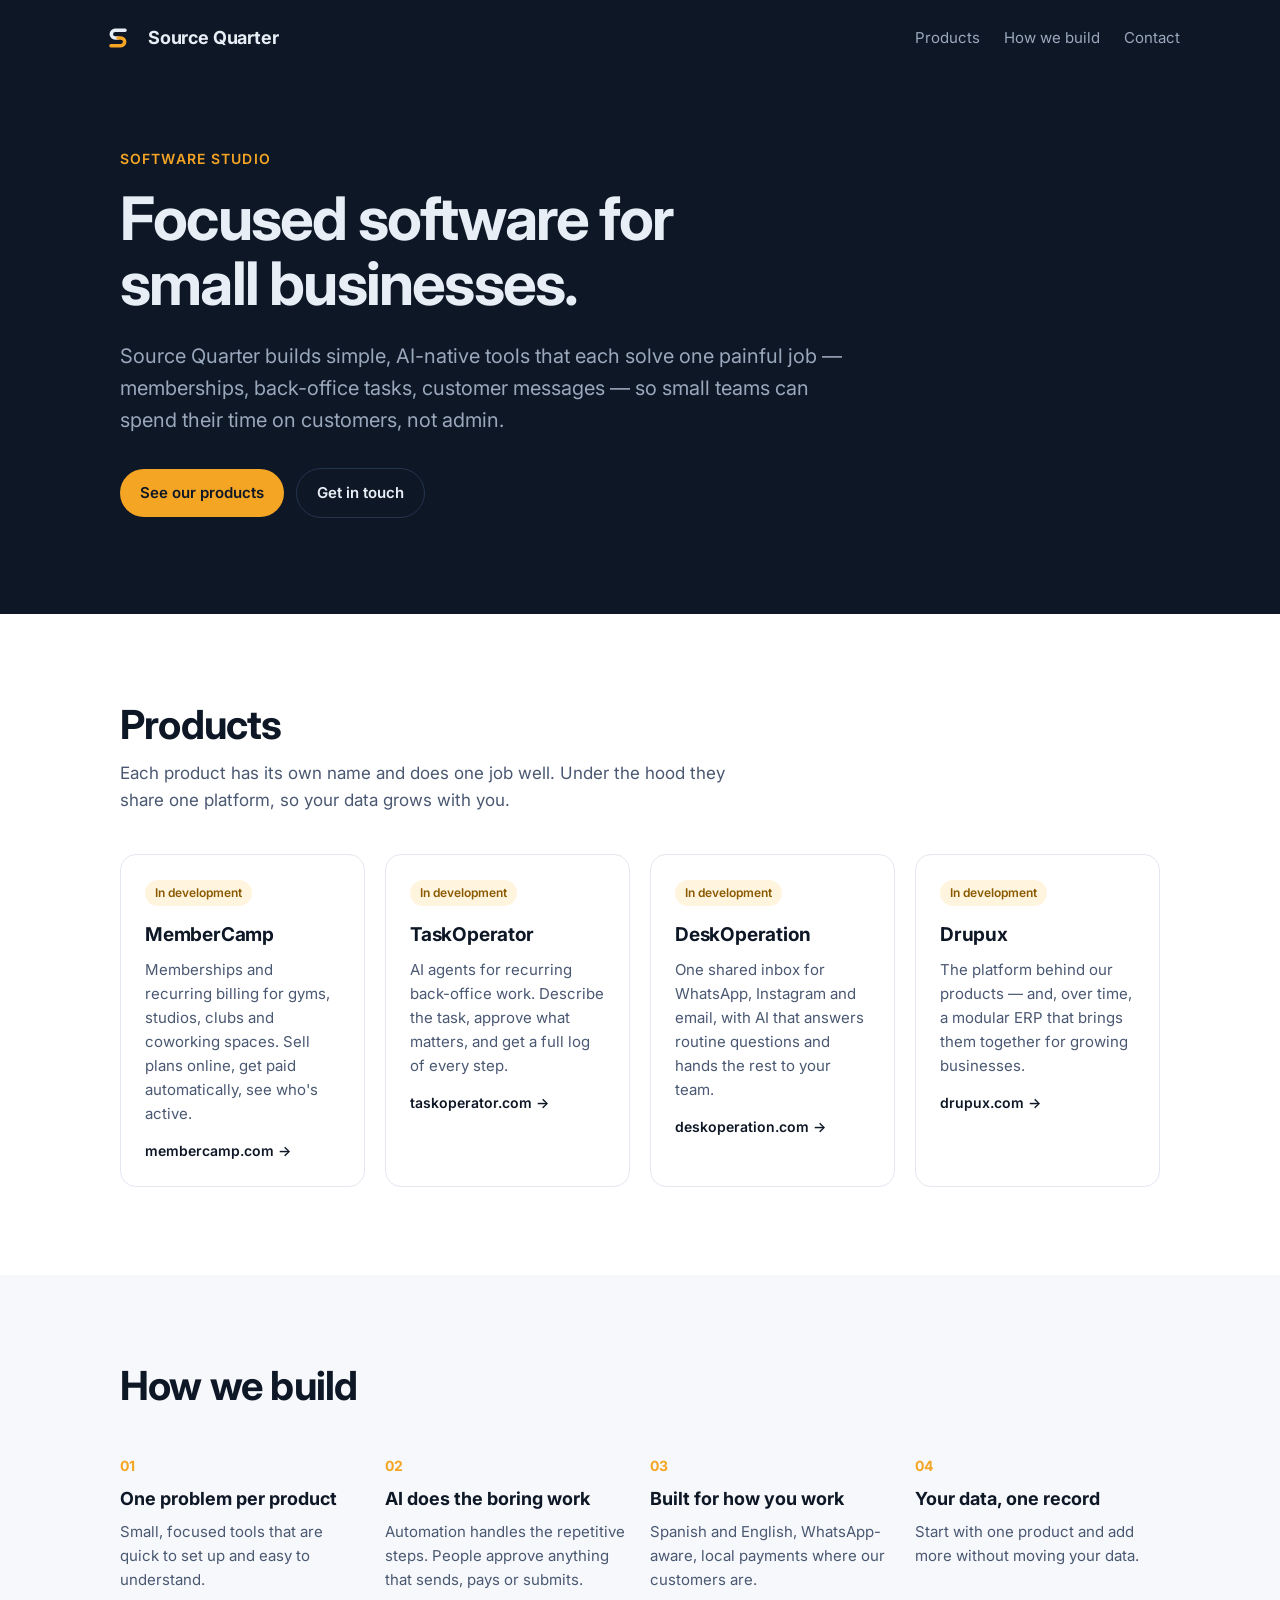
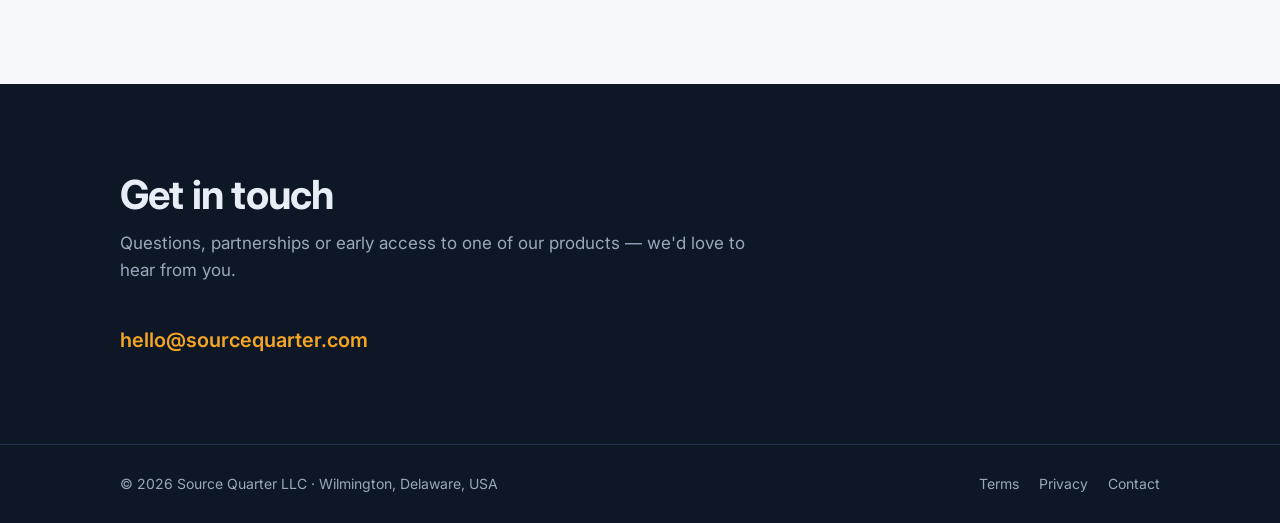
==== index.html @ 767f440a "Initial Source Quarter website Co-Authored-By: Claude Opus 5.5 <noreply@anthropic.com>" ====
<!doctype html>
<html lang="en">
<head>
  <meta charset="utf-8">
  <meta name="viewport" content="width=device-width, initial-scale=1">
  <title>Source Quarter — Focused software for small businesses</title>
  <meta name="description" content="Source Quarter builds focused, AI-native software for small businesses: memberships, AI back-office agents, customer messaging and more.">
  <meta property="og:title" content="Source Quarter">
  <meta property="og:description" content="Focused, AI-native software for small businesses.">
  <meta property="og:url" content="https://sourcequarter.com/">
  <meta property="og:type" content="website">
  <link rel="icon" href="/assets/logo.svg" type="image/svg+xml">
  <link rel="icon" href="/assets/favicon-32.png" sizes="32x32" type="image/png">
  <link rel="apple-touch-icon" href="/assets/apple-touch-icon.png">
  <link rel="preconnect" href="https://fonts.googleapis.com">
  <link rel="preconnect" href="https://fonts.gstatic.com" crossorigin>
  <link href="https://fonts.googleapis.com/css2?family=Inter:wght@400;600;700&display=swap" rel="stylesheet">
  <link rel="stylesheet" href="/assets/styles.css">
</head>
<body>
  <header class="site-header">
    <div class="wrap nav">
      <a class="brand" href="/"><img src="/assets/logo.svg" alt="">Source Quarter</a>
      <nav class="nav-links" aria-label="Main">
        <a href="#products">Products</a>
        <a href="#how">How we build</a>
        <a href="#contact">Contact</a>
      </nav>
    </div>
  </header>

  <main>
    <div class="hero">
      <div class="wrap">
        <p class="eyebrow">Software studio</p>
        <h1>Focused software for small businesses.</h1>
        <p class="lead">Source Quarter builds simple, AI-native tools that each solve one painful job — memberships, back-office tasks, customer messages — so small teams can spend their time on customers, not admin.</p>
        <a class="btn btn-primary" href="#products">See our products</a>
        <a class="btn btn-ghost" href="#contact">Get in touch</a>
      </div>
    </div>

    <section id="products">
      <div class="wrap">
        <div class="section-head">
          <h2>Products</h2>
          <p>Each product has its own name and does one job well. Under the hood they share one platform, so your data grows with you.</p>
        </div>
        <div class="grid">
          <article class="card">
            <span class="tag">In development</span>
            <h3>MemberCamp</h3>
            <p>Memberships and recurring billing for gyms, studios, clubs and coworking spaces. Sell plans online, get paid automatically, see who's active.</p>
            <a class="domain" href="https://membercamp.com">membercamp.com →</a>
          </article>
          <article class="card">
            <span class="tag">In development</span>
            <h3>TaskOperator</h3>
            <p>AI agents for recurring back-office work. Describe the task, approve what matters, and get a full log of every step.</p>
            <a class="domain" href="https://taskoperator.com">taskoperator.com →</a>
          </article>
          <article class="card">
            <span class="tag">In development</span>
            <h3>DeskOperation</h3>
            <p>One shared inbox for WhatsApp, Instagram and email, with AI that answers routine questions and hands the rest to your team.</p>
            <a class="domain" href="https://deskoperation.com">deskoperation.com →</a>
          </article>
          <article class="card">
            <span class="tag">In development</span>
            <h3>Drupux</h3>
            <p>The platform behind our products — and, over time, a modular ERP that brings them together for growing businesses.</p>
            <a class="domain" href="https://drupux.com">drupux.com →</a>
          </article>
        </div>
      </div>
    </section>

    <section id="how" class="principles">
      <div class="wrap">
        <div class="section-head">
          <h2>How we build</h2>
        </div>
        <div class="grid">
          <div class="principle"><span class="num">01</span><h3>One problem per product</h3><p>Small, focused tools that are quick to set up and easy to understand.</p></div>
          <div class="principle"><span class="num">02</span><h3>AI does the boring work</h3><p>Automation handles the repetitive steps. People approve anything that sends, pays or submits.</p></div>
          <div class="principle"><span class="num">03</span><h3>Built for how you work</h3><p>Spanish and English, WhatsApp-aware, local payments where our customers are.</p></div>
          <div class="principle"><span class="num">04</span><h3>Your data, one record</h3><p>Start with one product and add more without moving your data.</p></div>
        </div>
      </div>
    </section>

    <section id="contact" class="contact">
      <div class="wrap">
        <div class="section-head">
          <h2>Get in touch</h2>
          <p>Questions, partnerships or early access to one of our products — we'd love to hear from you.</p>
        </div>
        <a class="mail" href="mailto:hello@sourcequarter.com">hello@sourcequarter.com</a>
      </div>
    </section>
  </main>

  <footer class="site-footer">
    <div class="wrap footer-row">
      <span>© <span id="y">2026</span> Source Quarter LLC · Wilmington, Delaware, USA</span>
      <nav aria-label="Legal">
        <a href="/terms.html">Terms</a>
        <a href="/privacy.html">Privacy</a>
        <a href="mailto:hello@sourcequarter.com">Contact</a>
      </nav>
    </div>
  </footer>
  <script>document.getElementById('y').textContent = new Date().getFullYear();</script>
</body>
</html>
---- assets/styles.css ----
:root {
  --navy: #0E1726;
  --navy-2: #16233A;
  --line: #24344F;
  --light: #E8EEF6;
  --muted: #9AA8BC;
  --amber: #F5A524;
  --paper: #FFFFFF;
  --ink: #0E1726;
  --ink-muted: #4A5872;
  --paper-line: #E3E8F0;
  --radius: 16px;
  --max: 1080px;
}

* { box-sizing: border-box; }
html { -webkit-text-size-adjust: 100%; }
body {
  margin: 0;
  font-family: "Inter", system-ui, -apple-system, "Segoe UI", Roboto, sans-serif;
  color: var(--ink);
  background: var(--paper);
  line-height: 1.6;
}
a { color: inherit; }
img { display: block; max-width: 100%; }

.wrap { max-width: var(--max); margin: 0 auto; padding: 0 20px; }

/* Header */
.site-header { background: var(--navy); color: var(--light); }
.nav { display: flex; align-items: center; justify-content: space-between; padding: 20px 0; gap: 16px; }
.brand { display: flex; align-items: center; gap: 12px; text-decoration: none; font-weight: 700; font-size: 18px; letter-spacing: -0.01em; }
.brand img { width: 36px; height: 36px; border-radius: 9px; }
.nav-links { display: flex; gap: 24px; font-size: 15px; }
.nav-links a { text-decoration: none; color: var(--muted); }
.nav-links a:hover { color: var(--light); }

/* Hero */
.hero { background: var(--navy); color: var(--light); padding: 72px 0 96px; }
.eyebrow { color: var(--amber); font-weight: 600; font-size: 14px; letter-spacing: 0.08em; text-transform: uppercase; margin: 0 0 16px; }
.hero h1 { font-size: clamp(36px, 6vw, 60px); line-height: 1.08; letter-spacing: -0.03em; margin: 0 0 24px; max-width: 16ch; }
.hero p.lead { font-size: clamp(17px, 2.2vw, 20px); color: var(--muted); max-width: 56ch; margin: 0 0 32px; }
.btn { display: inline-block; padding: 12px 20px; border-radius: 999px; font-weight: 600; text-decoration: none; font-size: 15px; }
.btn-primary { background: var(--amber); color: var(--navy); }
.btn-primary:hover { filter: brightness(1.05); }
.btn-ghost { color: var(--light); border: 1px solid var(--line); margin-left: 8px; }

/* Sections */
section { padding: 88px 0; }
.section-head { max-width: 640px; margin-bottom: 40px; }
.section-head h2 { font-size: clamp(28px, 4vw, 40px); letter-spacing: -0.02em; line-height: 1.15; margin: 0 0 12px; }
.section-head p { color: var(--ink-muted); margin: 0; font-size: 17px; }

.grid { display: grid; gap: 20px; grid-template-columns: repeat(auto-fit, minmax(240px, 1fr)); }
.card { border: 1px solid var(--paper-line); border-radius: var(--radius); padding: 24px; background: var(--paper); }
.card h3 { margin: 0 0 8px; font-size: 19px; letter-spacing: -0.01em; }
.card p { margin: 0; color: var(--ink-muted); font-size: 15px; }
.tag { display: inline-block; font-size: 12px; font-weight: 600; padding: 3px 10px; border-radius: 999px; background: #FFF4DE; color: #8A5A00; margin-bottom: 14px; }
.card .domain { display: block; margin-top: 14px; font-size: 14px; color: var(--ink); font-weight: 600; text-decoration: none; }

.principles { background: #F6F8FB; }
.principle { padding: 4px 0; }
.principle .num { color: var(--amber); font-weight: 700; font-size: 14px; }
.principle h3 { margin: 6px 0 6px; font-size: 18px; }
.principle p { margin: 0; color: var(--ink-muted); font-size: 15px; }

.contact { background: var(--navy); color: var(--light); }
.contact .section-head p { color: var(--muted); }
.contact a.mail { color: var(--amber); font-weight: 600; font-size: 20px; text-decoration: none; }

/* Footer */
.site-footer { background: var(--navy); color: var(--muted); border-top: 1px solid var(--line); padding: 28px 0; font-size: 14px; }
.footer-row { display: flex; flex-wrap: wrap; gap: 12px 24px; justify-content: space-between; }
.footer-row nav { display: flex; gap: 20px; }
.footer-row a { color: var(--muted); text-decoration: none; }
.footer-row a:hover { color: var(--light); }

/* Legal pages */
.legal { padding: 56px 0 88px; }
.legal .wrap { max-width: 760px; }
.legal h1 { font-size: 36px; letter-spacing: -0.02em; margin: 0 0 8px; }
.legal .updated { color: var(--ink-muted); margin: 0 0 32px; font-size: 14px; }
.legal h2 { font-size: 20px; margin: 32px 0 8px; }
.legal p, .legal li { color: #2B3850; }

@media (max-width: 640px) {
  .nav-links { display: none; }
  .hero { padding: 48px 0 64px; }
  section { padding: 64px 0; }
  .btn-ghost { margin: 12px 0 0; }
}
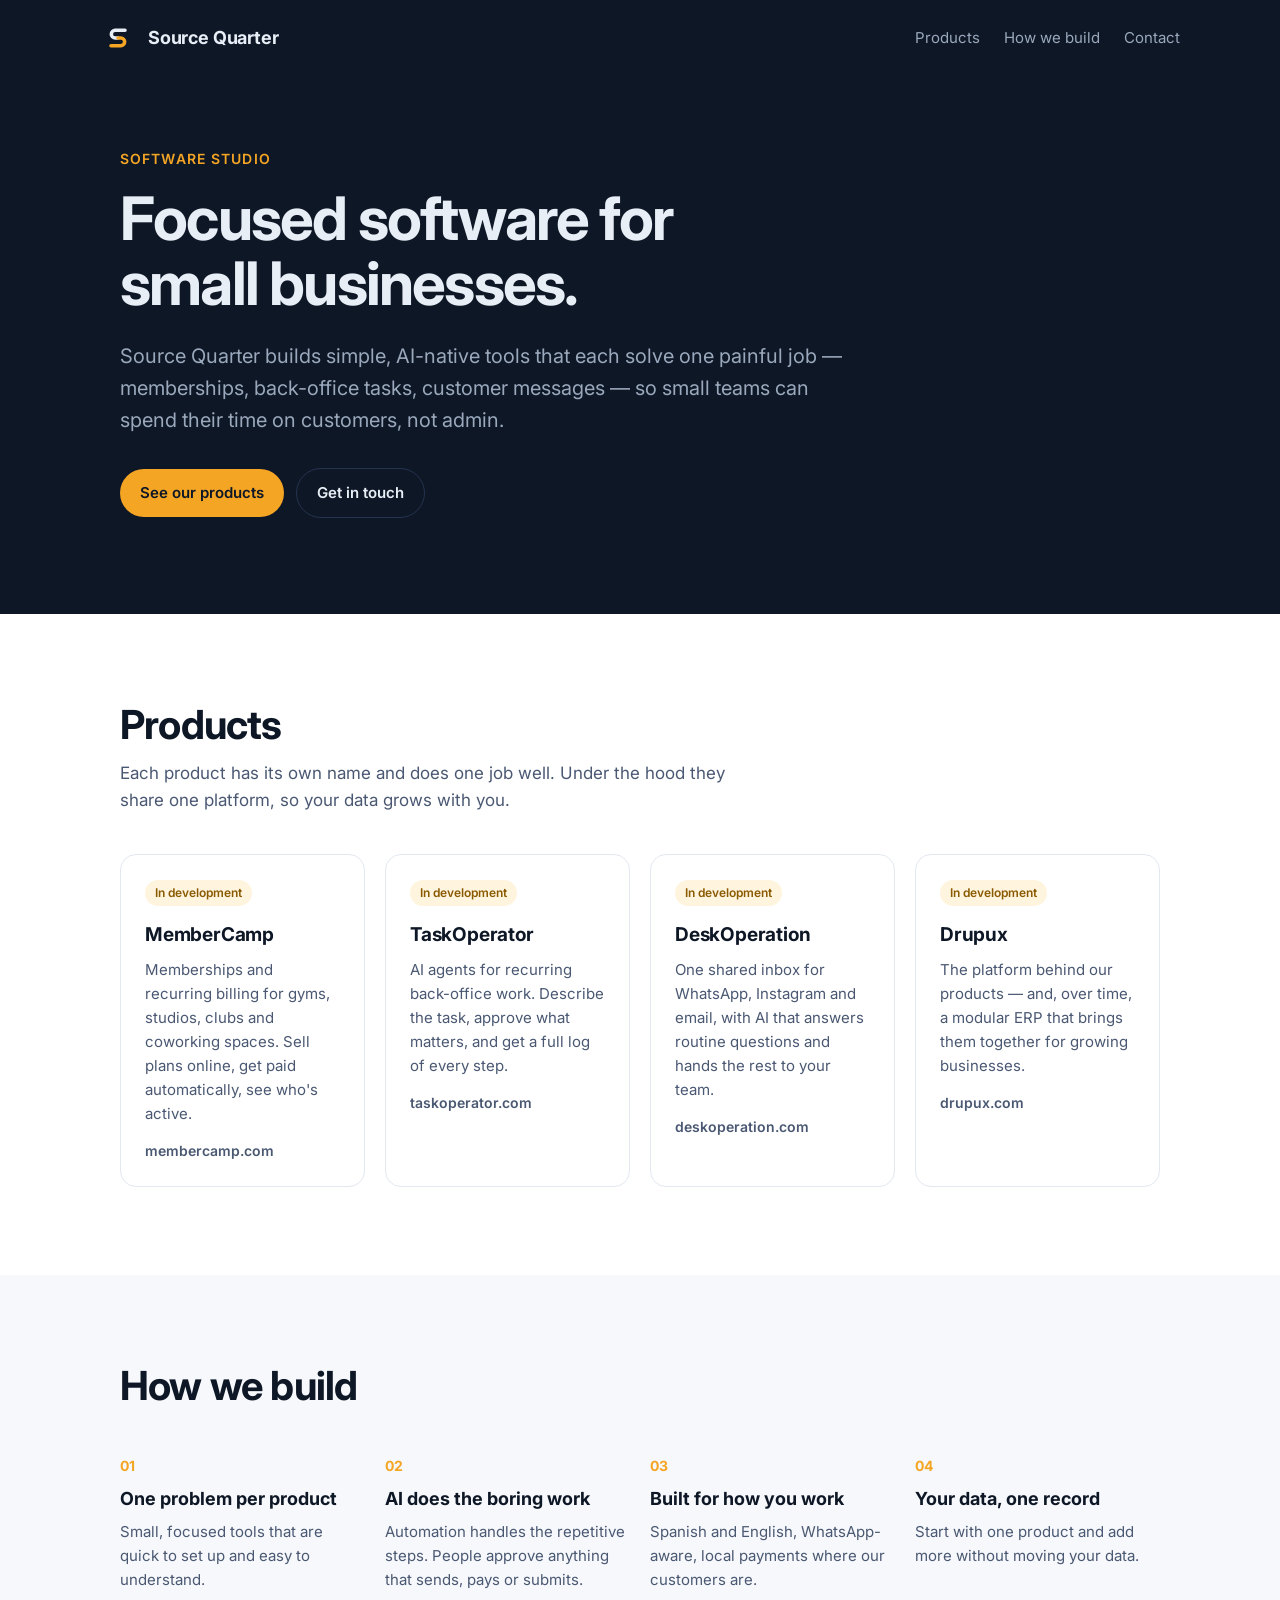
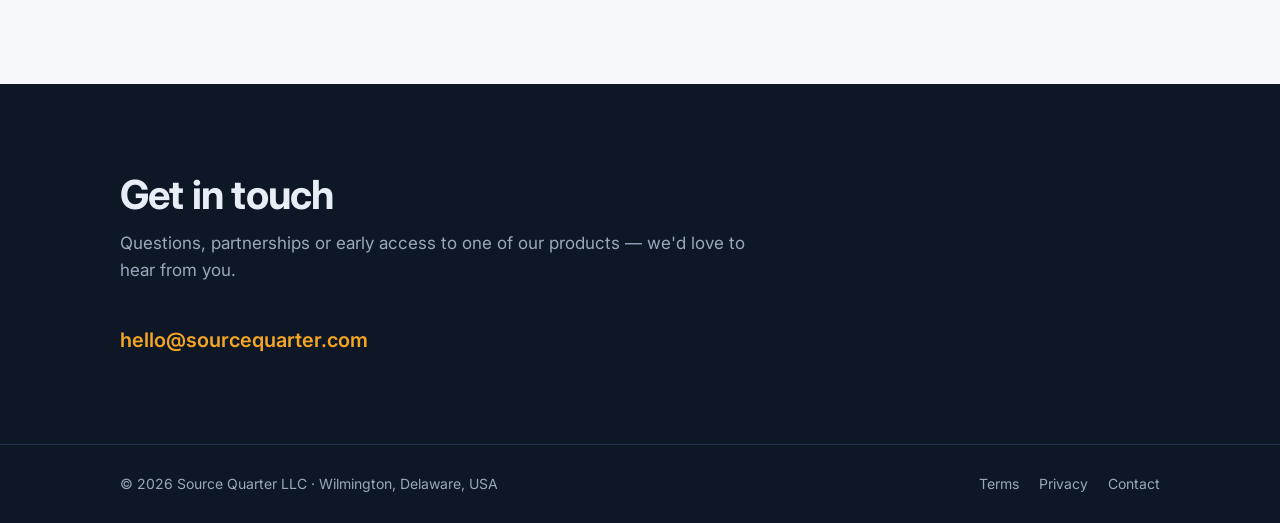
==== commit 6c11b4ce: "Show product domains as text until their sites exist Co-Authored-By: Claude Opus 5.5 <noreply@anthro" ====
--- a/index.html
+++ b/index.html
@@ -51,25 +51,25 @@
             <span class="tag">In development</span>
             <h3>MemberCamp</h3>
             <p>Memberships and recurring billing for gyms, studios, clubs and coworking spaces. Sell plans online, get paid automatically, see who's active.</p>
-            <a class="domain" href="https://membercamp.com">membercamp.com →</a>
+            <span class="domain">membercamp.com</span>
           </article>
           <article class="card">
             <span class="tag">In development</span>
             <h3>TaskOperator</h3>
             <p>AI agents for recurring back-office work. Describe the task, approve what matters, and get a full log of every step.</p>
-            <a class="domain" href="https://taskoperator.com">taskoperator.com →</a>
+            <span class="domain">taskoperator.com</span>
           </article>
           <article class="card">
             <span class="tag">In development</span>
             <h3>DeskOperation</h3>
             <p>One shared inbox for WhatsApp, Instagram and email, with AI that answers routine questions and hands the rest to your team.</p>
-            <a class="domain" href="https://deskoperation.com">deskoperation.com →</a>
+            <span class="domain">deskoperation.com</span>
           </article>
           <article class="card">
             <span class="tag">In development</span>
             <h3>Drupux</h3>
             <p>The platform behind our products — and, over time, a modular ERP that brings them together for growing businesses.</p>
-            <a class="domain" href="https://drupux.com">drupux.com →</a>
+            <span class="domain">drupux.com</span>
           </article>
         </div>
       </div>
--- a/assets/styles.css
+++ b/assets/styles.css
@@ -57,7 +57,7 @@
 .card h3 { margin: 0 0 8px; font-size: 19px; letter-spacing: -0.01em; }
 .card p { margin: 0; color: var(--ink-muted); font-size: 15px; }
 .tag { display: inline-block; font-size: 12px; font-weight: 600; padding: 3px 10px; border-radius: 999px; background: #FFF4DE; color: #8A5A00; margin-bottom: 14px; }
-.card .domain { display: block; margin-top: 14px; font-size: 14px; color: var(--ink); font-weight: 600; text-decoration: none; }
+.card .domain { display: block; margin-top: 14px; font-size: 14px; color: var(--ink-muted); font-weight: 600; }
 
 .principles { background: #F6F8FB; }
 .principle { padding: 4px 0; }
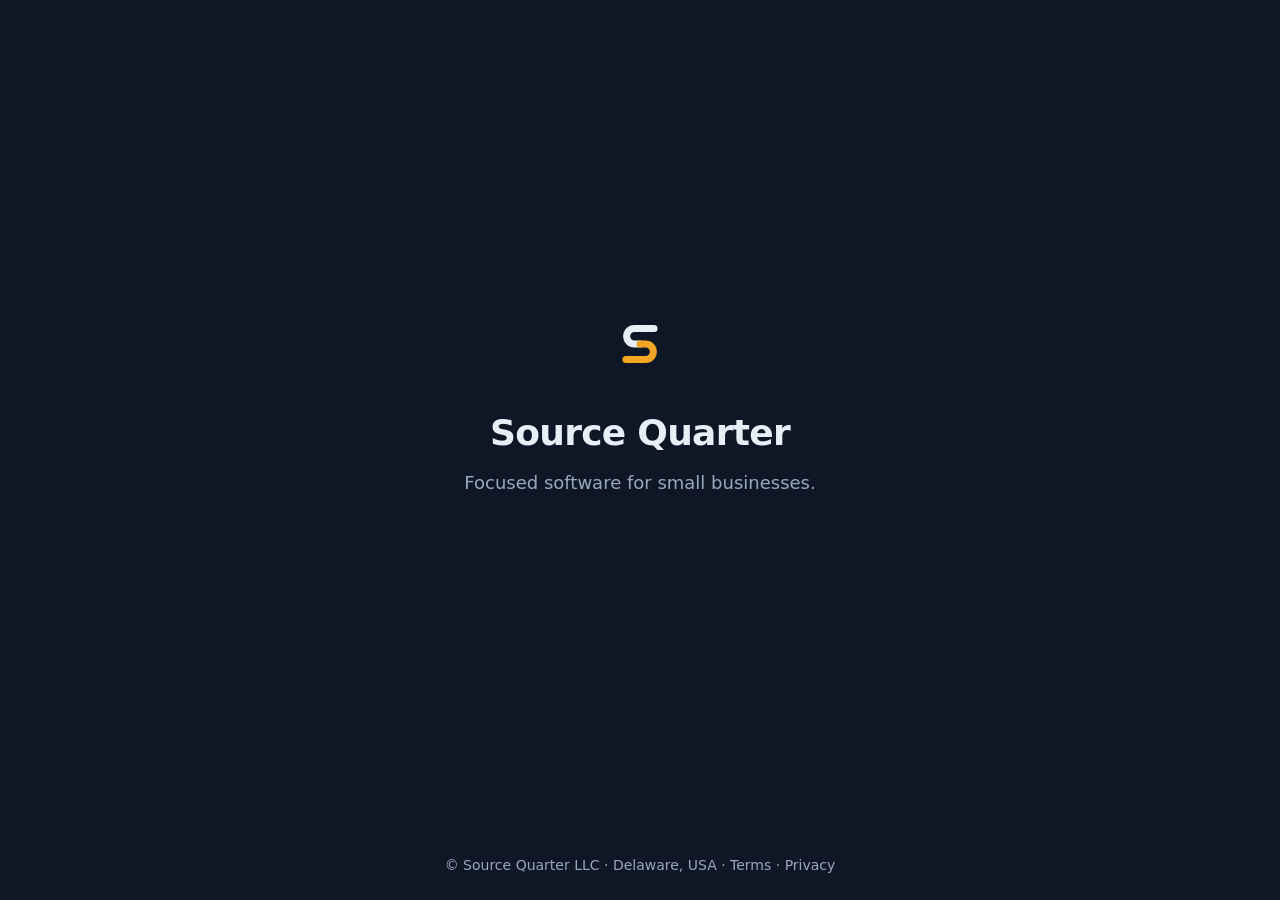
==== commit 9648035f: "Simplify site to logo, name and tagline; no contact info Co-Authored-By: Claude Opus 5.5 <noreply@an" ====
--- a/index.html
+++ b/index.html
@@ -3,113 +3,21 @@
 <head>
   <meta charset="utf-8">
   <meta name="viewport" content="width=device-width, initial-scale=1">
-  <title>Source Quarter — Focused software for small businesses</title>
-  <meta name="description" content="Source Quarter builds focused, AI-native software for small businesses: memberships, AI back-office agents, customer messaging and more.">
-  <meta property="og:title" content="Source Quarter">
-  <meta property="og:description" content="Focused, AI-native software for small businesses.">
-  <meta property="og:url" content="https://sourcequarter.com/">
-  <meta property="og:type" content="website">
+  <title>Source Quarter</title>
+  <meta name="description" content="Source Quarter builds focused software for small businesses.">
   <link rel="icon" href="/assets/logo.svg" type="image/svg+xml">
   <link rel="icon" href="/assets/favicon-32.png" sizes="32x32" type="image/png">
   <link rel="apple-touch-icon" href="/assets/apple-touch-icon.png">
-  <link rel="preconnect" href="https://fonts.googleapis.com">
-  <link rel="preconnect" href="https://fonts.gstatic.com" crossorigin>
-  <link href="https://fonts.googleapis.com/css2?family=Inter:wght@400;600;700&display=swap" rel="stylesheet">
   <link rel="stylesheet" href="/assets/styles.css">
 </head>
 <body>
-  <header class="site-header">
-    <div class="wrap nav">
-      <a class="brand" href="/"><img src="/assets/logo.svg" alt="">Source Quarter</a>
-      <nav class="nav-links" aria-label="Main">
-        <a href="#products">Products</a>
-        <a href="#how">How we build</a>
-        <a href="#contact">Contact</a>
-      </nav>
-    </div>
-  </header>
-
   <main>
-    <div class="hero">
-      <div class="wrap">
-        <p class="eyebrow">Software studio</p>
-        <h1>Focused software for small businesses.</h1>
-        <p class="lead">Source Quarter builds simple, AI-native tools that each solve one painful job — memberships, back-office tasks, customer messages — so small teams can spend their time on customers, not admin.</p>
-        <a class="btn btn-primary" href="#products">See our products</a>
-        <a class="btn btn-ghost" href="#contact">Get in touch</a>
-      </div>
-    </div>
-
-    <section id="products">
-      <div class="wrap">
-        <div class="section-head">
-          <h2>Products</h2>
-          <p>Each product has its own name and does one job well. Under the hood they share one platform, so your data grows with you.</p>
-        </div>
-        <div class="grid">
-          <article class="card">
-            <span class="tag">In development</span>
-            <h3>MemberCamp</h3>
-            <p>Memberships and recurring billing for gyms, studios, clubs and coworking spaces. Sell plans online, get paid automatically, see who's active.</p>
-            <span class="domain">membercamp.com</span>
-          </article>
-          <article class="card">
-            <span class="tag">In development</span>
-            <h3>TaskOperator</h3>
-            <p>AI agents for recurring back-office work. Describe the task, approve what matters, and get a full log of every step.</p>
-            <span class="domain">taskoperator.com</span>
-          </article>
-          <article class="card">
-            <span class="tag">In development</span>
-            <h3>DeskOperation</h3>
-            <p>One shared inbox for WhatsApp, Instagram and email, with AI that answers routine questions and hands the rest to your team.</p>
-            <span class="domain">deskoperation.com</span>
-          </article>
-          <article class="card">
-            <span class="tag">In development</span>
-            <h3>Drupux</h3>
-            <p>The platform behind our products — and, over time, a modular ERP that brings them together for growing businesses.</p>
-            <span class="domain">drupux.com</span>
-          </article>
-        </div>
-      </div>
-    </section>
-
-    <section id="how" class="principles">
-      <div class="wrap">
-        <div class="section-head">
-          <h2>How we build</h2>
-        </div>
-        <div class="grid">
-          <div class="principle"><span class="num">01</span><h3>One problem per product</h3><p>Small, focused tools that are quick to set up and easy to understand.</p></div>
-          <div class="principle"><span class="num">02</span><h3>AI does the boring work</h3><p>Automation handles the repetitive steps. People approve anything that sends, pays or submits.</p></div>
-          <div class="principle"><span class="num">03</span><h3>Built for how you work</h3><p>Spanish and English, WhatsApp-aware, local payments where our customers are.</p></div>
-          <div class="principle"><span class="num">04</span><h3>Your data, one record</h3><p>Start with one product and add more without moving your data.</p></div>
-        </div>
-      </div>
-    </section>
-
-    <section id="contact" class="contact">
-      <div class="wrap">
-        <div class="section-head">
-          <h2>Get in touch</h2>
-          <p>Questions, partnerships or early access to one of our products — we'd love to hear from you.</p>
-        </div>
-        <a class="mail" href="mailto:hello@sourcequarter.com">hello@sourcequarter.com</a>
-      </div>
-    </section>
+    <img class="logo" src="/assets/logo.svg" alt="Source Quarter logo" width="72" height="72">
+    <h1>Source Quarter</h1>
+    <p>Focused software for small businesses.</p>
   </main>
-
-  <footer class="site-footer">
-    <div class="wrap footer-row">
-      <span>© <span id="y">2026</span> Source Quarter LLC · Wilmington, Delaware, USA</span>
-      <nav aria-label="Legal">
-        <a href="/terms.html">Terms</a>
-        <a href="/privacy.html">Privacy</a>
-        <a href="mailto:hello@sourcequarter.com">Contact</a>
-      </nav>
-    </div>
+  <footer>
+    © Source Quarter LLC · Delaware, USA · <a href="/terms.html">Terms</a> · <a href="/privacy.html">Privacy</a>
   </footer>
-  <script>document.getElementById('y').textContent = new Date().getFullYear();</script>
 </body>
 </html>
--- a/assets/styles.css
+++ b/assets/styles.css
@@ -1,92 +1,27 @@
-:root {
-  --navy: #0E1726;
-  --navy-2: #16233A;
-  --line: #24344F;
-  --light: #E8EEF6;
-  --muted: #9AA8BC;
-  --amber: #F5A524;
-  --paper: #FFFFFF;
-  --ink: #0E1726;
-  --ink-muted: #4A5872;
-  --paper-line: #E3E8F0;
-  --radius: 16px;
-  --max: 1080px;
-}
-
+:root { --navy: #0E1726; --light: #E8EEF6; --muted: #9AA8BC; --amber: #F5A524; }
 * { box-sizing: border-box; }
-html { -webkit-text-size-adjust: 100%; }
 body {
   margin: 0;
-  font-family: "Inter", system-ui, -apple-system, "Segoe UI", Roboto, sans-serif;
-  color: var(--ink);
-  background: var(--paper);
+  min-height: 100vh;
+  display: flex;
+  flex-direction: column;
+  background: var(--navy);
+  color: var(--light);
+  font-family: system-ui, -apple-system, "Segoe UI", Roboto, sans-serif;
   line-height: 1.6;
 }
-a { color: inherit; }
-img { display: block; max-width: 100%; }
-
-.wrap { max-width: var(--max); margin: 0 auto; padding: 0 20px; }
-
-/* Header */
-.site-header { background: var(--navy); color: var(--light); }
-.nav { display: flex; align-items: center; justify-content: space-between; padding: 20px 0; gap: 16px; }
-.brand { display: flex; align-items: center; gap: 12px; text-decoration: none; font-weight: 700; font-size: 18px; letter-spacing: -0.01em; }
-.brand img { width: 36px; height: 36px; border-radius: 9px; }
-.nav-links { display: flex; gap: 24px; font-size: 15px; }
-.nav-links a { text-decoration: none; color: var(--muted); }
-.nav-links a:hover { color: var(--light); }
-
-/* Hero */
-.hero { background: var(--navy); color: var(--light); padding: 72px 0 96px; }
-.eyebrow { color: var(--amber); font-weight: 600; font-size: 14px; letter-spacing: 0.08em; text-transform: uppercase; margin: 0 0 16px; }
-.hero h1 { font-size: clamp(36px, 6vw, 60px); line-height: 1.08; letter-spacing: -0.03em; margin: 0 0 24px; max-width: 16ch; }
-.hero p.lead { font-size: clamp(17px, 2.2vw, 20px); color: var(--muted); max-width: 56ch; margin: 0 0 32px; }
-.btn { display: inline-block; padding: 12px 20px; border-radius: 999px; font-weight: 600; text-decoration: none; font-size: 15px; }
-.btn-primary { background: var(--amber); color: var(--navy); }
-.btn-primary:hover { filter: brightness(1.05); }
-.btn-ghost { color: var(--light); border: 1px solid var(--line); margin-left: 8px; }
-
-/* Sections */
-section { padding: 88px 0; }
-.section-head { max-width: 640px; margin-bottom: 40px; }
-.section-head h2 { font-size: clamp(28px, 4vw, 40px); letter-spacing: -0.02em; line-height: 1.15; margin: 0 0 12px; }
-.section-head p { color: var(--ink-muted); margin: 0; font-size: 17px; }
-
-.grid { display: grid; gap: 20px; grid-template-columns: repeat(auto-fit, minmax(240px, 1fr)); }
-.card { border: 1px solid var(--paper-line); border-radius: var(--radius); padding: 24px; background: var(--paper); }
-.card h3 { margin: 0 0 8px; font-size: 19px; letter-spacing: -0.01em; }
-.card p { margin: 0; color: var(--ink-muted); font-size: 15px; }
-.tag { display: inline-block; font-size: 12px; font-weight: 600; padding: 3px 10px; border-radius: 999px; background: #FFF4DE; color: #8A5A00; margin-bottom: 14px; }
-.card .domain { display: block; margin-top: 14px; font-size: 14px; color: var(--ink-muted); font-weight: 600; }
-
-.principles { background: #F6F8FB; }
-.principle { padding: 4px 0; }
-.principle .num { color: var(--amber); font-weight: 700; font-size: 14px; }
-.principle h3 { margin: 6px 0 6px; font-size: 18px; }
-.principle p { margin: 0; color: var(--ink-muted); font-size: 15px; }
-
-.contact { background: var(--navy); color: var(--light); }
-.contact .section-head p { color: var(--muted); }
-.contact a.mail { color: var(--amber); font-weight: 600; font-size: 20px; text-decoration: none; }
-
-/* Footer */
-.site-footer { background: var(--navy); color: var(--muted); border-top: 1px solid var(--line); padding: 28px 0; font-size: 14px; }
-.footer-row { display: flex; flex-wrap: wrap; gap: 12px 24px; justify-content: space-between; }
-.footer-row nav { display: flex; gap: 20px; }
-.footer-row a { color: var(--muted); text-decoration: none; }
-.footer-row a:hover { color: var(--light); }
+main { flex: 1; display: flex; flex-direction: column; align-items: center; justify-content: center; text-align: center; padding: 48px 16px; }
+.logo { border-radius: 18px; margin-bottom: 24px; }
+h1 { margin: 0 0 8px; font-size: 36px; letter-spacing: -0.02em; }
+main p { margin: 0 0 24px; color: var(--muted); font-size: 18px; }
+a { color: var(--amber); text-decoration: none; }
+a:hover { text-decoration: underline; }
+footer { text-align: center; padding: 24px 16px; color: var(--muted); font-size: 14px; }
+footer a { color: var(--muted); }
 
 /* Legal pages */
-.legal { padding: 56px 0 88px; }
-.legal .wrap { max-width: 760px; }
-.legal h1 { font-size: 36px; letter-spacing: -0.02em; margin: 0 0 8px; }
-.legal .updated { color: var(--ink-muted); margin: 0 0 32px; font-size: 14px; }
-.legal h2 { font-size: 20px; margin: 32px 0 8px; }
-.legal p, .legal li { color: #2B3850; }
-
-@media (max-width: 640px) {
-  .nav-links { display: none; }
-  .hero { padding: 48px 0 64px; }
-  section { padding: 64px 0; }
-  .btn-ghost { margin: 12px 0 0; }
-}
+.legal { flex: 1; width: 100%; max-width: 720px; margin: 0 auto; padding: 48px 16px; }
+.legal h1 { font-size: 30px; }
+.legal h2 { font-size: 18px; margin: 28px 0 6px; }
+.legal p, .legal li { color: var(--light); opacity: 0.9; }
+.back { display: inline-block; margin-bottom: 24px; font-size: 14px; }
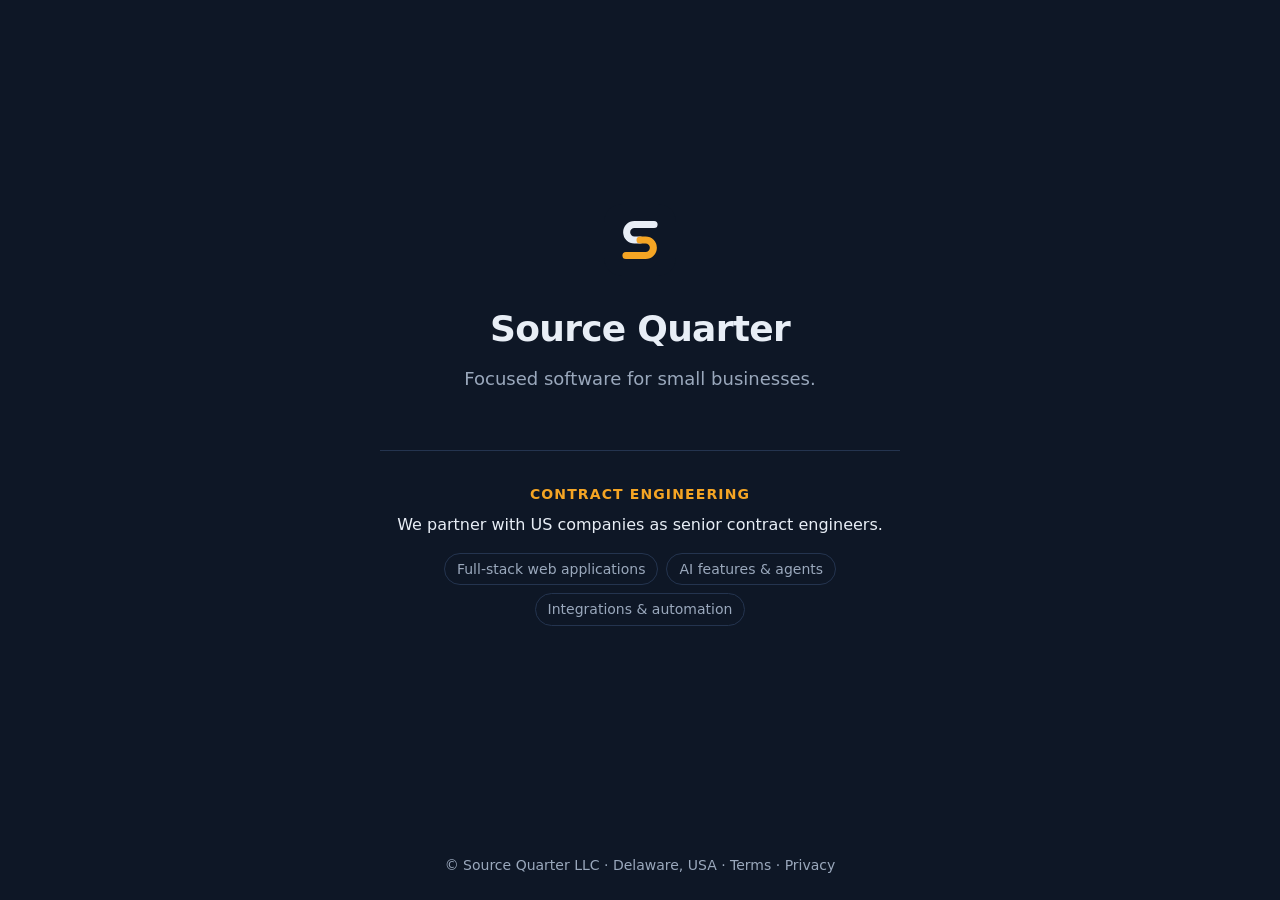
==== commit b2c42c48: "Add contract engineering section Co-Authored-By: Claude Opus 5.5 <noreply@anthropic.com>" ====
--- a/index.html
+++ b/index.html
@@ -15,6 +15,16 @@
     <img class="logo" src="/assets/logo.svg" alt="Source Quarter logo" width="72" height="72">
     <h1>Source Quarter</h1>
     <p>Focused software for small businesses.</p>
+
+    <section class="services" aria-labelledby="services-title">
+      <h2 id="services-title">Contract engineering</h2>
+      <p>We partner with US companies as senior contract engineers.</p>
+      <ul>
+        <li>Full-stack web applications</li>
+        <li>AI features &amp; agents</li>
+        <li>Integrations &amp; automation</li>
+      </ul>
+    </section>
   </main>
   <footer>
     © Source Quarter LLC · Delaware, USA · <a href="/terms.html">Terms</a> · <a href="/privacy.html">Privacy</a>
--- a/assets/styles.css
+++ b/assets/styles.css
@@ -16,6 +16,11 @@
 main p { margin: 0 0 24px; color: var(--muted); font-size: 18px; }
 a { color: var(--amber); text-decoration: none; }
 a:hover { text-decoration: underline; }
+.services { margin-top: 32px; padding-top: 32px; border-top: 1px solid #24344F; max-width: 520px; width: 100%; }
+.services h2 { margin: 0 0 6px; font-size: 14px; font-weight: 600; letter-spacing: 0.08em; text-transform: uppercase; color: var(--amber); }
+.services p { margin: 0 0 16px; font-size: 16px; color: var(--light); }
+.services ul { list-style: none; margin: 0; padding: 0; display: flex; flex-wrap: wrap; justify-content: center; gap: 8px; }
+.services li { font-size: 14px; color: var(--muted); border: 1px solid #24344F; border-radius: 999px; padding: 4px 12px; }
 footer { text-align: center; padding: 24px 16px; color: var(--muted); font-size: 14px; }
 footer a { color: var(--muted); }
 
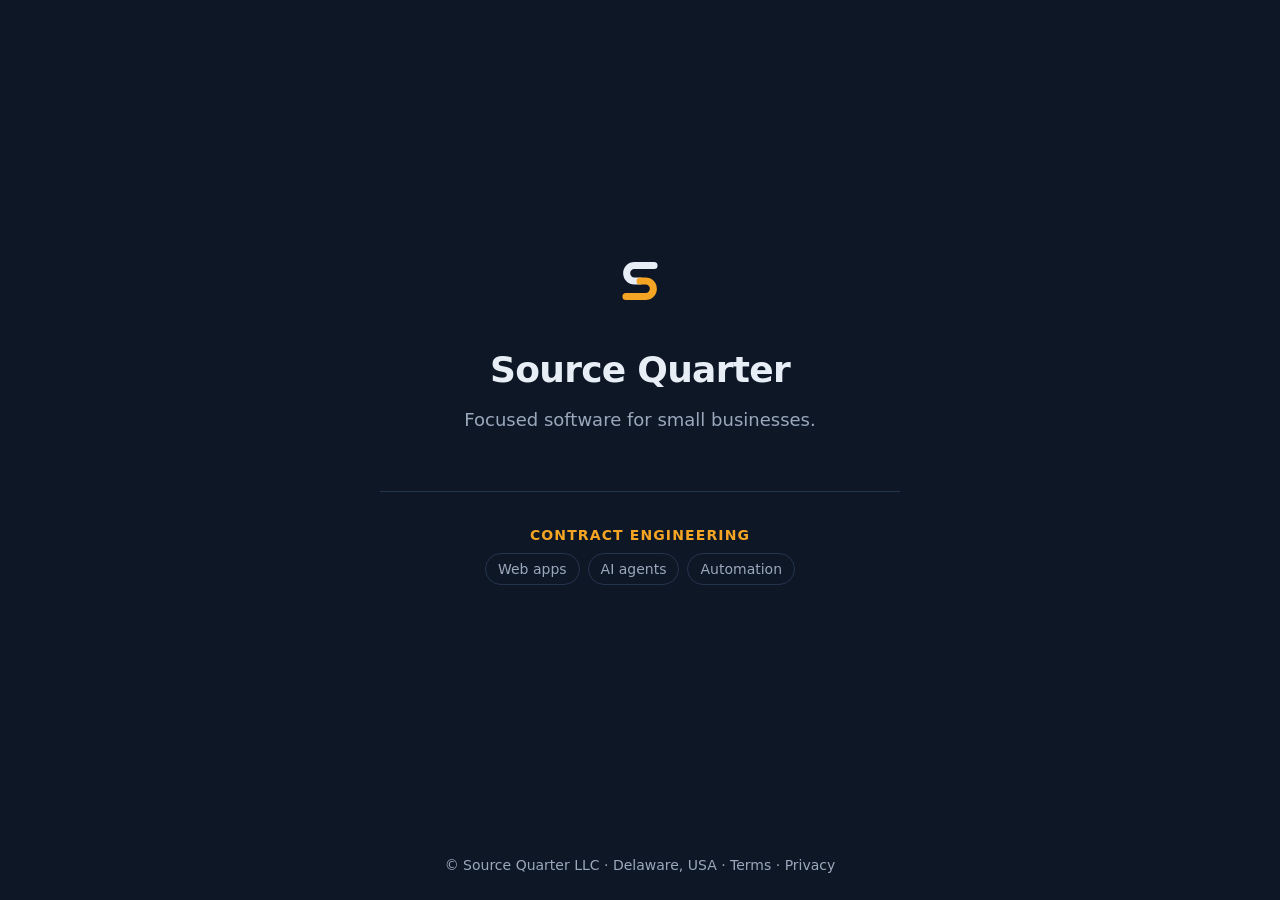
==== commit 64d9a841: "Shorten contract engineering section Co-Authored-By: Claude Opus 5.5 <noreply@anthropic.com>" ====
--- a/index.html
+++ b/index.html
@@ -18,11 +18,10 @@
 
     <section class="services" aria-labelledby="services-title">
       <h2 id="services-title">Contract engineering</h2>
-      <p>We partner with US companies as senior contract engineers.</p>
       <ul>
-        <li>Full-stack web applications</li>
-        <li>AI features &amp; agents</li>
-        <li>Integrations &amp; automation</li>
+        <li>Web apps</li>
+        <li>AI agents</li>
+        <li>Automation</li>
       </ul>
     </section>
   </main>
